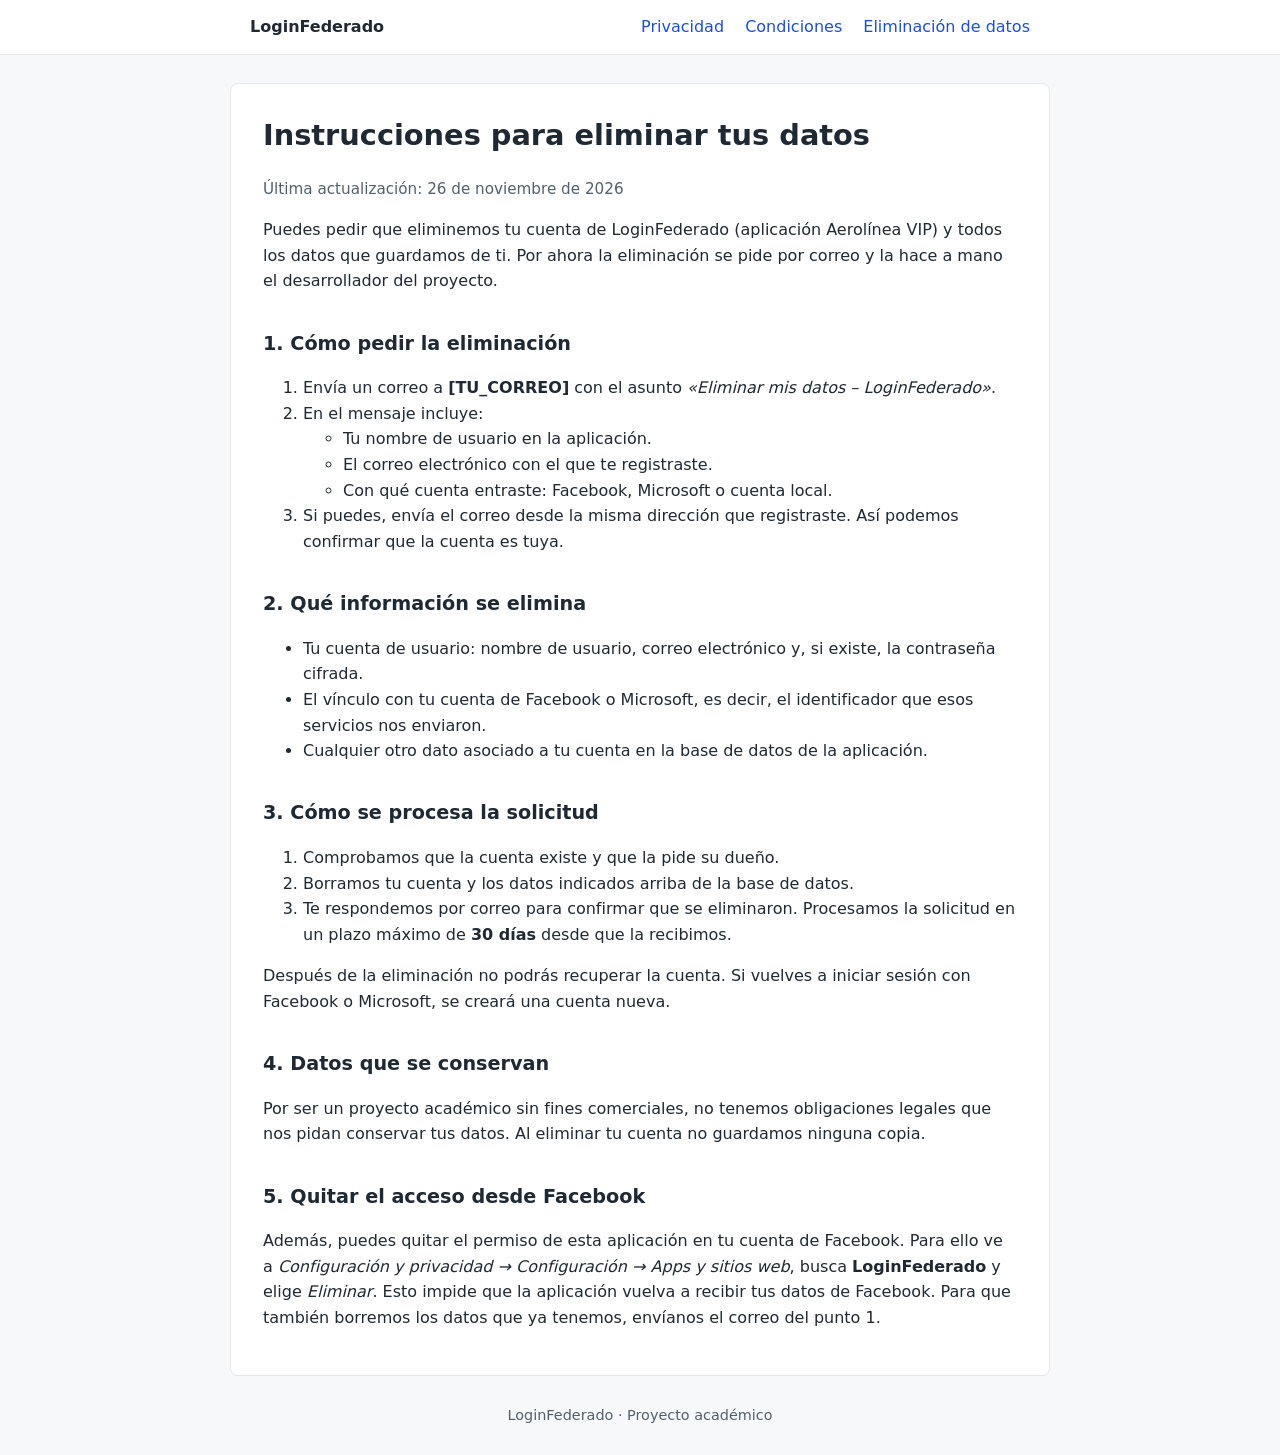
==== data-deletion.html @ fbfd71d2 "Agregar páginas legales para Meta (privacidad, condiciones, eliminación de datos) e icono Co-Authore" ====
<!DOCTYPE html>
<html lang="es">
<head>
  <meta charset="utf-8">
  <meta name="viewport" content="width=device-width, initial-scale=1">
  <title>Eliminación de datos – LoginFederado</title>
  <link rel="stylesheet" href="style.css">
</head>
<body>
  <header>
    <div class="contenedor">
      <a class="marca" href="index.html">LoginFederado</a>
      <nav>
        <a href="privacy.html">Privacidad</a>
        <a href="terms.html">Condiciones</a>
        <a href="data-deletion.html">Eliminación de datos</a>
      </nav>
    </div>
  </header>
  <main>
    <div class="contenedor">
      <h1>Instrucciones para eliminar tus datos</h1>
      <p class="fecha">Última actualización: 26 de noviembre de 2026</p>

      <p>Puedes pedir que eliminemos tu cuenta de LoginFederado (aplicación Aerolínea VIP) y todos los datos que guardamos de ti. Por ahora la eliminación se pide por correo y la hace a mano el desarrollador del proyecto.</p>

      <h2>1. Cómo pedir la eliminación</h2>
      <ol>
        <li>Envía un correo a <strong>[TU_CORREO]</strong> con el asunto <em>«Eliminar mis datos – LoginFederado»</em>.</li>
        <li>En el mensaje incluye:
          <ul>
            <li>Tu nombre de usuario en la aplicación.</li>
            <li>El correo electrónico con el que te registraste.</li>
            <li>Con qué cuenta entraste: Facebook, Microsoft o cuenta local.</li>
          </ul>
        </li>
        <li>Si puedes, envía el correo desde la misma dirección que registraste. Así podemos confirmar que la cuenta es tuya.</li>
      </ol>

      <h2>2. Qué información se elimina</h2>
      <ul>
        <li>Tu cuenta de usuario: nombre de usuario, correo electrónico y, si existe, la contraseña cifrada.</li>
        <li>El vínculo con tu cuenta de Facebook o Microsoft, es decir, el identificador que esos servicios nos enviaron.</li>
        <li>Cualquier otro dato asociado a tu cuenta en la base de datos de la aplicación.</li>
      </ul>

      <h2>3. Cómo se procesa la solicitud</h2>
      <ol>
        <li>Comprobamos que la cuenta existe y que la pide su dueño.</li>
        <li>Borramos tu cuenta y los datos indicados arriba de la base de datos.</li>
        <li>Te respondemos por correo para confirmar que se eliminaron. Procesamos la solicitud en un plazo máximo de <strong>30 días</strong> desde que la recibimos.</li>
      </ol>
      <p>Después de la eliminación no podrás recuperar la cuenta. Si vuelves a iniciar sesión con Facebook o Microsoft, se creará una cuenta nueva.</p>

      <h2>4. Datos que se conservan</h2>
      <p>Por ser un proyecto académico sin fines comerciales, no tenemos obligaciones legales que nos pidan conservar tus datos. Al eliminar tu cuenta no guardamos ninguna copia.</p>

      <h2>5. Quitar el acceso desde Facebook</h2>
      <p>Además, puedes quitar el permiso de esta aplicación en tu cuenta de Facebook. Para ello ve a <em>Configuración y privacidad → Configuración → Apps y sitios web</em>, busca <strong>LoginFederado</strong> y elige <em>Eliminar</em>. Esto impide que la aplicación vuelva a recibir tus datos de Facebook. Para que también borremos los datos que ya tenemos, envíanos el correo del punto 1.</p>
    </div>
  </main>
  <footer>LoginFederado · Proyecto académico</footer>
</body>
</html>
---- style.css ----
:root {
  --texto: #1f2933;
  --suave: #52606d;
  --acento: #1d4ed8;
  --fondo: #f7f8fa;
  --borde: #e4e7eb;
}
* { box-sizing: border-box; }
body {
  margin: 0;
  font-family: system-ui, -apple-system, "Segoe UI", Roboto, Arial, sans-serif;
  color: var(--texto);
  background: var(--fondo);
  line-height: 1.6;
}
header {
  background: #fff;
  border-bottom: 1px solid var(--borde);
}
header .contenedor {
  display: flex;
  flex-wrap: wrap;
  align-items: center;
  justify-content: space-between;
  gap: 12px;
  padding: 14px 20px;
}
header a.marca {
  font-weight: 700;
  color: var(--texto);
  text-decoration: none;
}
nav a {
  margin-left: 16px;
  color: var(--acento);
  text-decoration: none;
}
nav a:hover { text-decoration: underline; }
.contenedor { max-width: 820px; margin: 0 auto; }
main .contenedor {
  background: #fff;
  border: 1px solid var(--borde);
  border-radius: 8px;
  margin-top: 28px;
  margin-bottom: 28px;
  padding: 28px 32px;
}
h1 { margin-top: 0; font-size: 1.8rem; }
h2 { font-size: 1.2rem; margin-top: 1.8em; }
.fecha { color: var(--suave); font-size: 0.95rem; }
footer {
  text-align: center;
  color: var(--suave);
  font-size: 0.9rem;
  padding: 0 20px 28px;
}
@media (max-width: 600px) {
  main .contenedor { padding: 20px; border-radius: 0; margin-top: 0; }
  nav a { margin-left: 0; margin-right: 14px; }
}
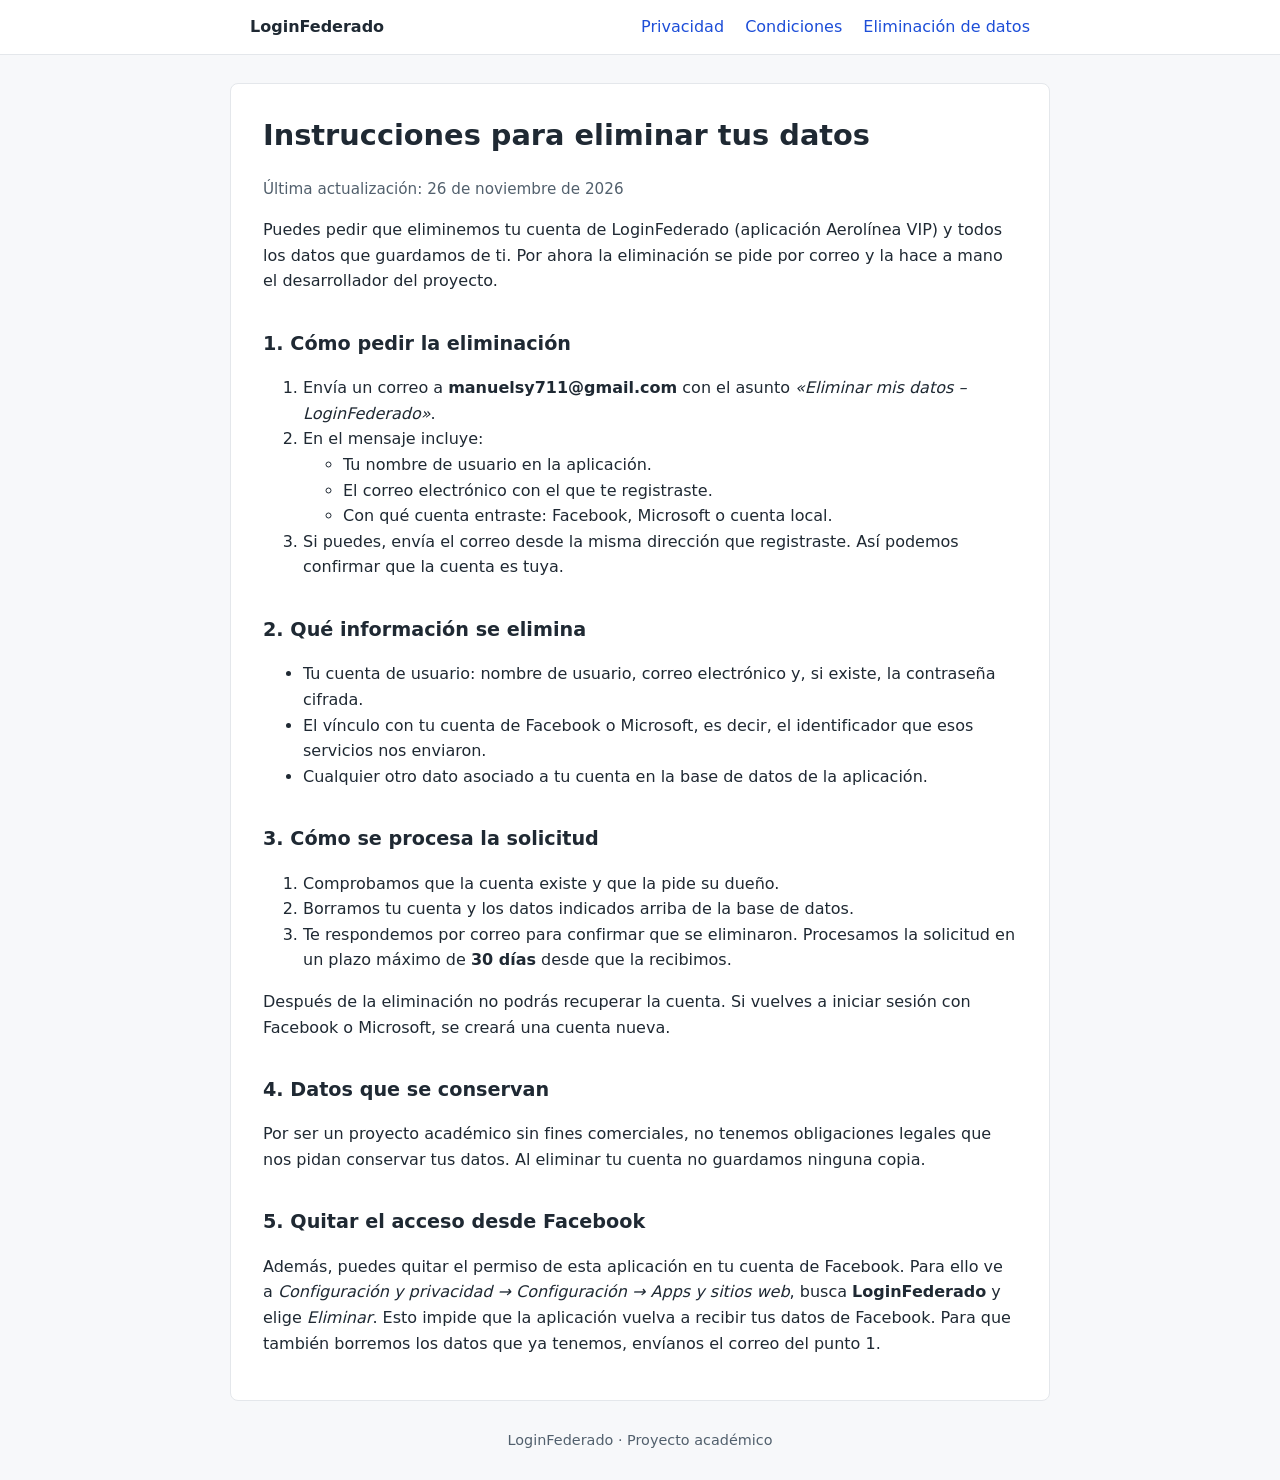
==== commit 3c8e6571: "Corrige correo de contacto en páginas legales en otras" ====
--- a/data-deletion.html
+++ b/data-deletion.html
@@ -26,7 +26,7 @@
 
       <h2>1. Cómo pedir la eliminación</h2>
       <ol>
-        <li>Envía un correo a <strong>[TU_CORREO]</strong> con el asunto <em>«Eliminar mis datos – LoginFederado»</em>.</li>
+        <li>Envía un correo a <strong>manuelsy711@gmail.com</strong> con el asunto <em>«Eliminar mis datos – LoginFederado»</em>.</li>
         <li>En el mensaje incluye:
           <ul>
             <li>Tu nombre de usuario en la aplicación.</li>
